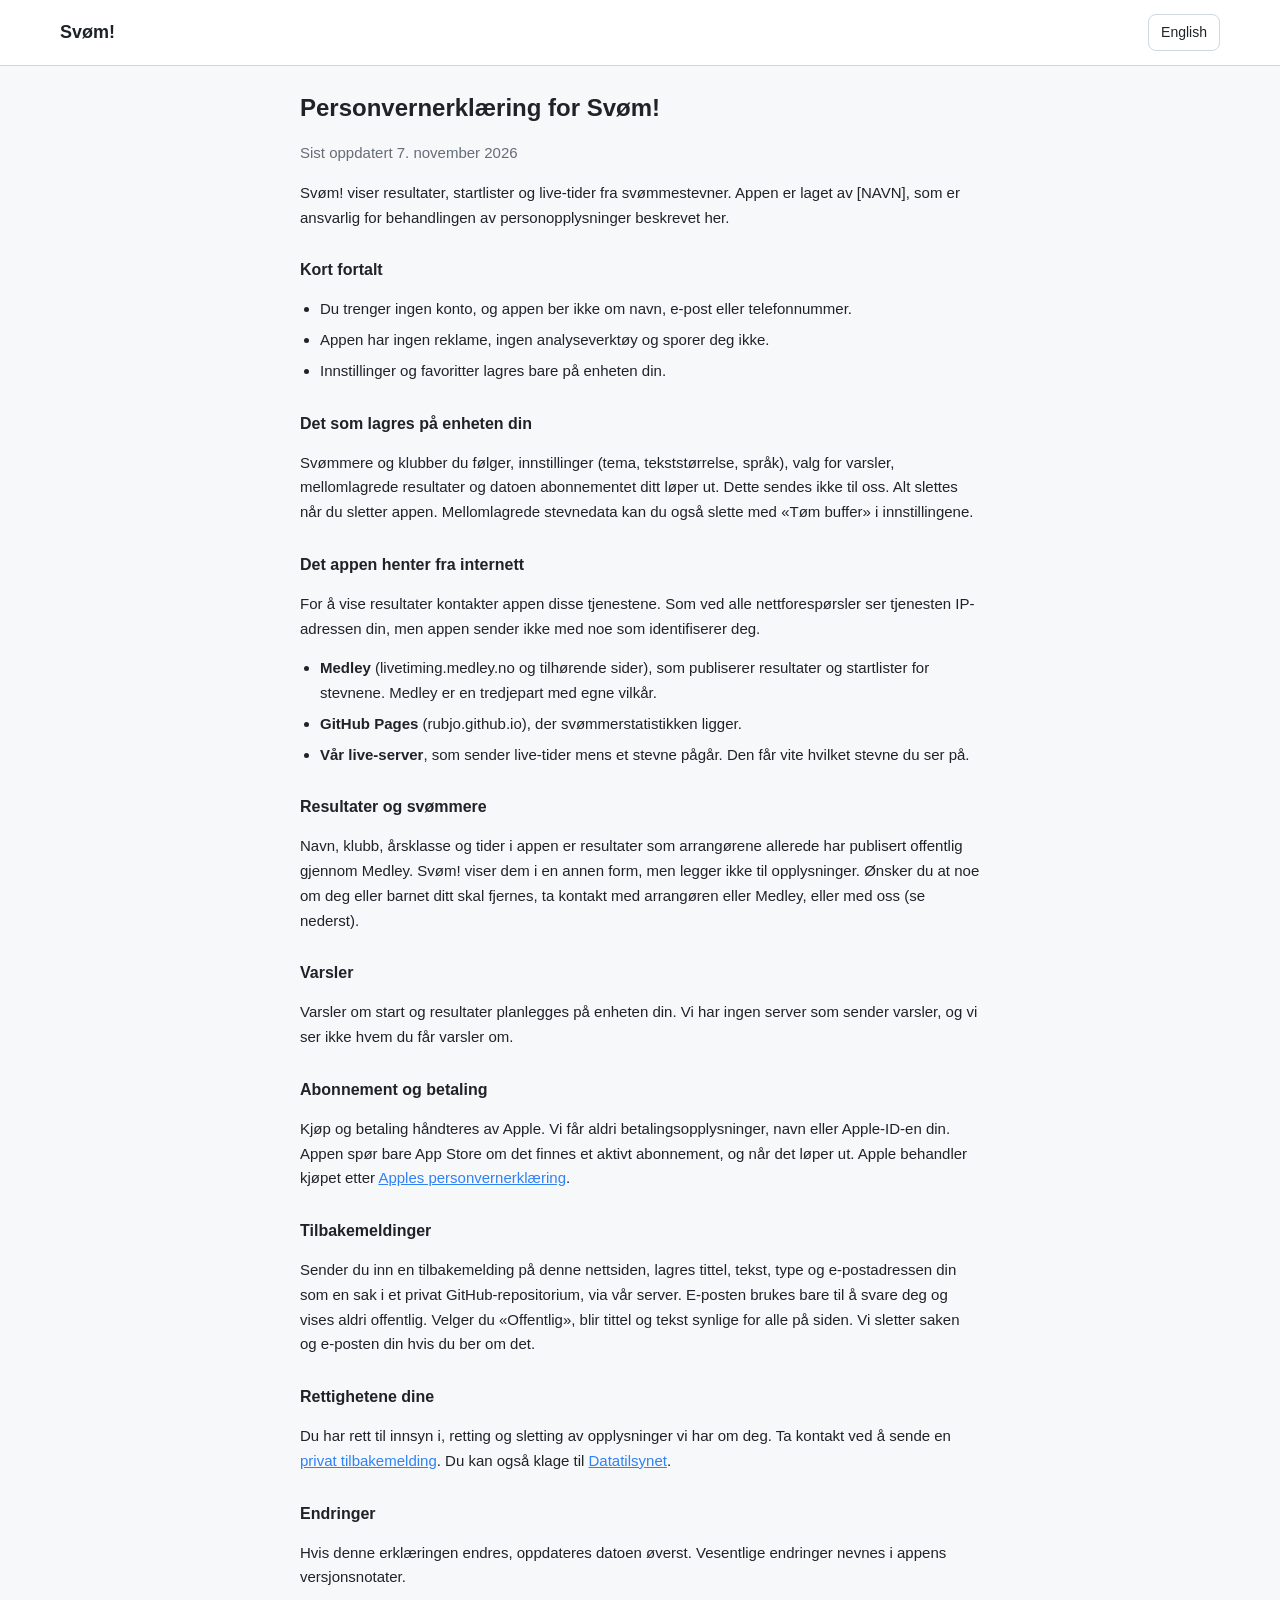
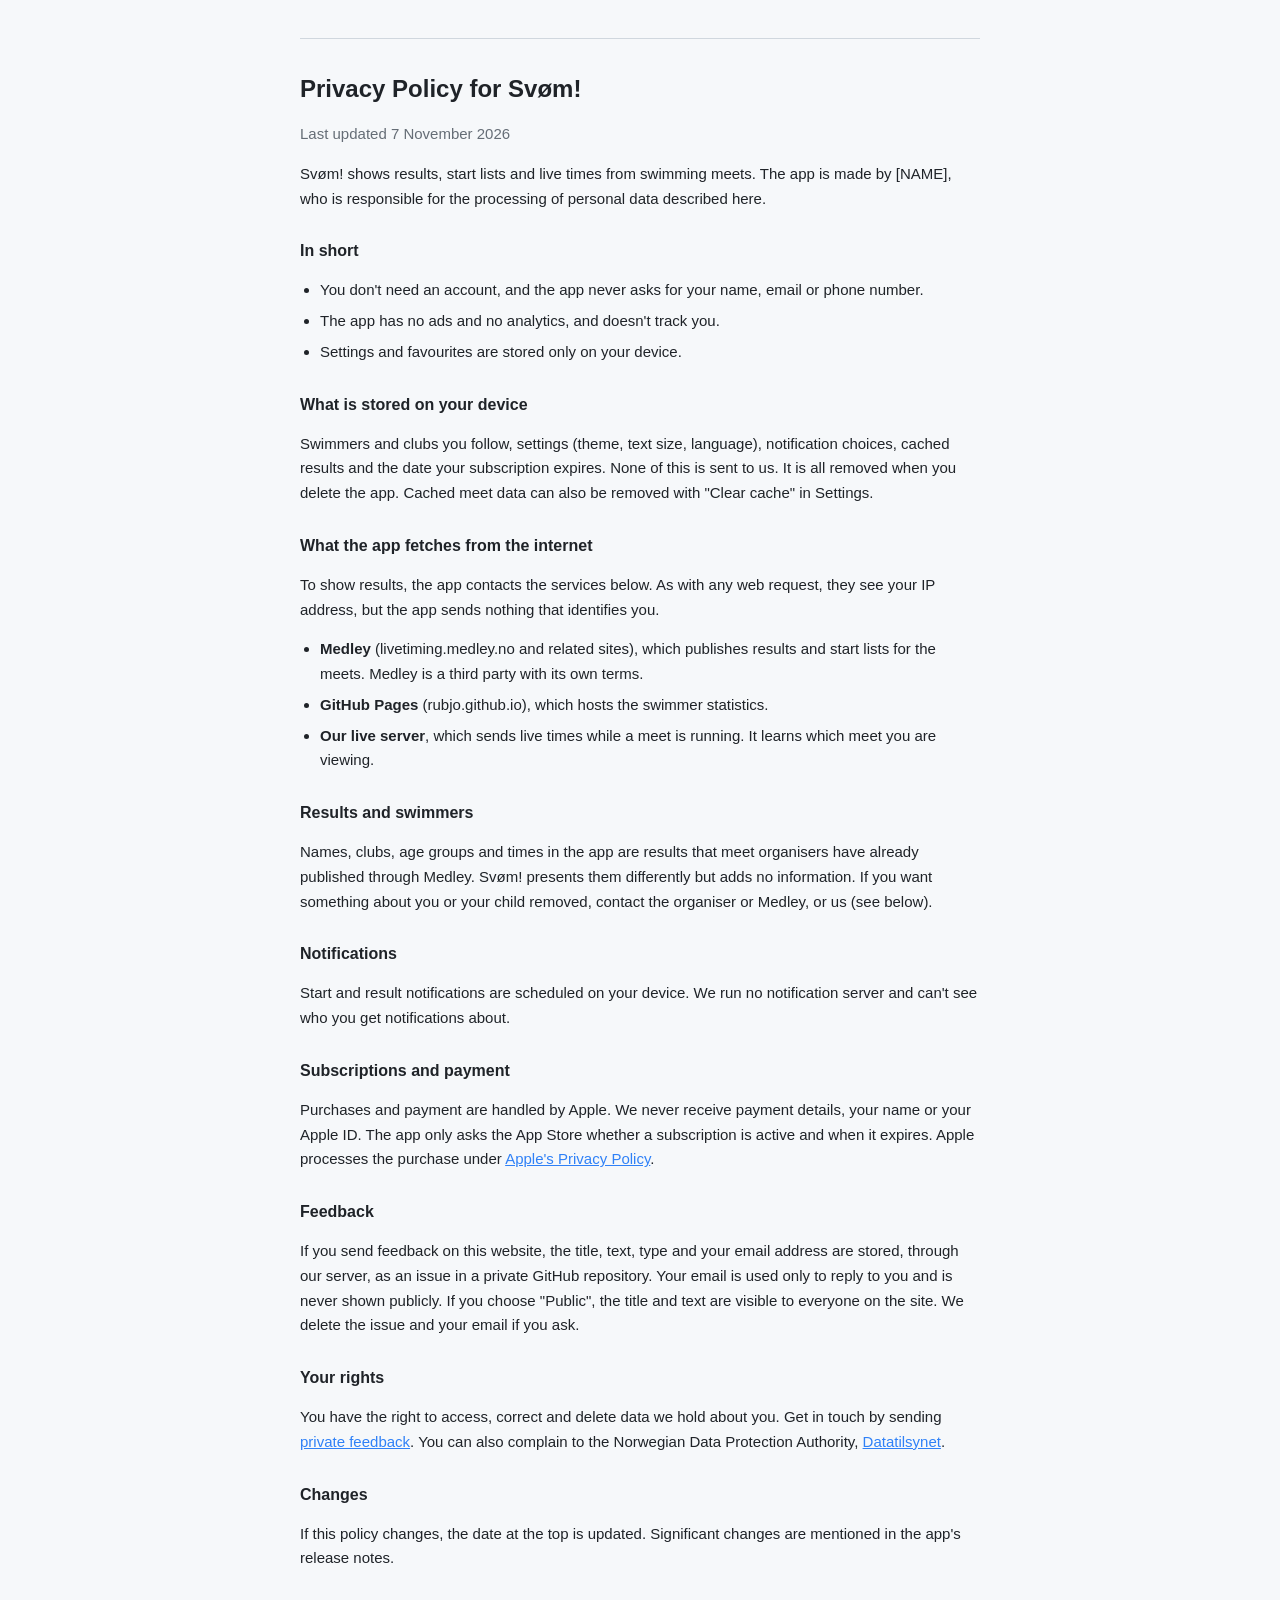
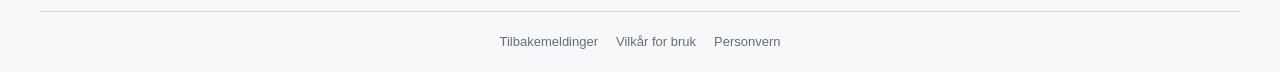
==== frontend/privacy.html @ 78955e3a "Legg til info" ====
<!doctype html>
<html lang="nb">
  <head>
    <meta charset="utf-8" />
    <meta name="viewport" content="width=device-width, initial-scale=1" />
    <title>Personvern – Svøm!</title>
    <link rel="stylesheet" href="styles.css" />
  </head>
  <body>
    <header class="site-header">
      <div class="wrap header-inner">
        <h1><a href="./" class="home-link">Svøm!</a></h1>
        <nav class="auth-nav">
          <a href="#en" class="btn ghost" lang="en">English</a>
        </nav>
      </div>
    </header>

    <!-- TODO before publishing: fill in [NAVN] / [NAME] (the person or company
         responsible for the app, as shown in the App Store). -->
    <main class="wrap legal">
      <article>
        <h2>Personvernerklæring for Svøm!</h2>
        <p class="muted">Sist oppdatert 7. november 2026</p>

        <p>
          Svøm! viser resultater, startlister og live-tider fra svømmestevner. Appen er laget av
          [NAVN], som er ansvarlig for behandlingen av personopplysninger beskrevet her.
        </p>

        <h3>Kort fortalt</h3>
        <ul>
          <li>Du trenger ingen konto, og appen ber ikke om navn, e-post eller telefonnummer.</li>
          <li>Appen har ingen reklame, ingen analyseverktøy og sporer deg ikke.</li>
          <li>Innstillinger og favoritter lagres bare på enheten din.</li>
        </ul>

        <h3>Det som lagres på enheten din</h3>
        <p>
          Svømmere og klubber du følger, innstillinger (tema, tekststørrelse, språk), valg for varsler,
          mellomlagrede resultater og datoen abonnementet ditt løper ut. Dette sendes ikke til oss.
          Alt slettes når du sletter appen. Mellomlagrede stevnedata kan du også slette med
          «Tøm buffer» i innstillingene.
        </p>

        <h3>Det appen henter fra internett</h3>
        <p>
          For å vise resultater kontakter appen disse tjenestene. Som ved alle nettforespørsler ser
          tjenesten IP-adressen din, men appen sender ikke med noe som identifiserer deg.
        </p>
        <ul>
          <li>
            <strong>Medley</strong> (livetiming.medley.no og tilhørende sider), som publiserer
            resultater og startlister for stevnene. Medley er en tredjepart med egne vilkår.
          </li>
          <li>
            <strong>GitHub Pages</strong> (rubjo.github.io), der svømmerstatistikken ligger.
          </li>
          <li>
            <strong>Vår live-server</strong>, som sender live-tider mens et stevne pågår. Den får
            vite hvilket stevne du ser på.
          </li>
        </ul>

        <h3>Resultater og svømmere</h3>
        <p>
          Navn, klubb, årsklasse og tider i appen er resultater som arrangørene allerede har
          publisert offentlig gjennom Medley. Svøm! viser dem i en annen form, men legger ikke til
          opplysninger. Ønsker du at noe om deg eller barnet ditt skal fjernes, ta kontakt med
          arrangøren eller Medley, eller med oss (se nederst).
        </p>

        <h3>Varsler</h3>
        <p>
          Varsler om start og resultater planlegges på enheten din. Vi har ingen server som sender
          varsler, og vi ser ikke hvem du får varsler om.
        </p>

        <h3>Abonnement og betaling</h3>
        <p>
          Kjøp og betaling håndteres av Apple. Vi får aldri betalingsopplysninger, navn eller
          Apple-ID-en din. Appen spør bare App Store om det finnes et aktivt abonnement, og når det
          løper ut. Apple behandler kjøpet etter
          <a href="https://www.apple.com/legal/privacy/no/">Apples personvernerklæring</a>.
        </p>

        <h3>Tilbakemeldinger</h3>
        <p>
          Sender du inn en tilbakemelding på denne nettsiden, lagres tittel, tekst, type og
          e-postadressen din som en sak i et privat GitHub-repositorium, via vår server. E-posten
          brukes bare til å svare deg og vises aldri offentlig. Velger du «Offentlig», blir tittel og
          tekst synlige for alle på siden. Vi sletter saken og e-posten din hvis du ber om det.
        </p>

        <h3>Rettighetene dine</h3>
        <p>
          Du har rett til innsyn i, retting og sletting av opplysninger vi har om deg. Ta kontakt
          ved å sende en <a href="./">privat tilbakemelding</a>. Du kan også klage til
          <a href="https://www.datatilsynet.no/">Datatilsynet</a>.
        </p>

        <h3>Endringer</h3>
        <p>
          Hvis denne erklæringen endres, oppdateres datoen øverst. Vesentlige endringer nevnes i
          appens versjonsnotater.
        </p>
      </article>

      <article id="en" lang="en">
        <h2>Privacy Policy for Svøm!</h2>
        <p class="muted">Last updated 7 November 2026</p>

        <p>
          Svøm! shows results, start lists and live times from swimming meets. The app is made by
          [NAME], who is responsible for the processing of personal data described here.
        </p>

        <h3>In short</h3>
        <ul>
          <li>You don't need an account, and the app never asks for your name, email or phone number.</li>
          <li>The app has no ads and no analytics, and doesn't track you.</li>
          <li>Settings and favourites are stored only on your device.</li>
        </ul>

        <h3>What is stored on your device</h3>
        <p>
          Swimmers and clubs you follow, settings (theme, text size, language), notification choices,
          cached results and the date your subscription expires. None of this is sent to us. It is
          all removed when you delete the app. Cached meet data can also be removed with "Clear
          cache" in Settings.
        </p>

        <h3>What the app fetches from the internet</h3>
        <p>
          To show results, the app contacts the services below. As with any web request, they see
          your IP address, but the app sends nothing that identifies you.
        </p>
        <ul>
          <li>
            <strong>Medley</strong> (livetiming.medley.no and related sites), which publishes results
            and start lists for the meets. Medley is a third party with its own terms.
          </li>
          <li><strong>GitHub Pages</strong> (rubjo.github.io), which hosts the swimmer statistics.</li>
          <li>
            <strong>Our live server</strong>, which sends live times while a meet is running. It
            learns which meet you are viewing.
          </li>
        </ul>

        <h3>Results and swimmers</h3>
        <p>
          Names, clubs, age groups and times in the app are results that meet organisers have already
          published through Medley. Svøm! presents them differently but adds no information. If you
          want something about you or your child removed, contact the organiser or Medley, or us (see
          below).
        </p>

        <h3>Notifications</h3>
        <p>
          Start and result notifications are scheduled on your device. We run no notification server
          and can't see who you get notifications about.
        </p>

        <h3>Subscriptions and payment</h3>
        <p>
          Purchases and payment are handled by Apple. We never receive payment details, your name or
          your Apple ID. The app only asks the App Store whether a subscription is active and when it
          expires. Apple processes the purchase under
          <a href="https://www.apple.com/legal/privacy/">Apple's Privacy Policy</a>.
        </p>

        <h3>Feedback</h3>
        <p>
          If you send feedback on this website, the title, text, type and your email address are
          stored, through our server, as an issue in a private GitHub repository. Your email is used
          only to reply to you and is never shown publicly. If you choose "Public", the title and text
          are visible to everyone on the site. We delete the issue and your email if you ask.
        </p>

        <h3>Your rights</h3>
        <p>
          You have the right to access, correct and delete data we hold about you. Get in touch by
          sending <a href="./">private feedback</a>. You can also complain to the Norwegian Data
          Protection Authority, <a href="https://www.datatilsynet.no/en/">Datatilsynet</a>.
        </p>

        <h3>Changes</h3>
        <p>
          If this policy changes, the date at the top is updated. Significant changes are mentioned
          in the app's release notes.
        </p>
      </article>
    </main>

    <footer class="wrap site-footer">
      <a href="./">Tilbakemeldinger</a>
      <a href="terms.html">Vilkår for bruk</a>
      <a href="privacy.html">Personvern</a>
    </footer>
  </body>
</html>
---- frontend/styles.css ----
:root {
  --bg: #0d1117;
  --panel: #161b22;
  --panel-2: #1c2230;
  --border: #30363d;
  --text: #e6edf3;
  --muted: #8b949e;
  --accent: #2f81f7;
  --accent-ink: #fff;
  --radius: 10px;
}

@media (prefers-color-scheme: light) {
  :root {
    --bg: #f6f8fa;
    --panel: #fff;
    --panel-2: #f0f3f6;
    --border: #d0d7de;
    --text: #1f2328;
    --muted: #656d76;
  }
}

* { box-sizing: border-box; }
body {
  margin: 0;
  font: 15px/1.5 -apple-system, BlinkMacSystemFont, "Segoe UI", Roboto, sans-serif;
  background: var(--bg);
  color: var(--text);
}
.wrap { max-width: 1200px; margin: 0 auto; padding: 0 20px; }

.site-header {
  border-bottom: 1px solid var(--border);
  background: var(--panel);
  position: sticky;
  top: 0;
  z-index: 10;
}
.header-inner {
  display: flex; align-items: center; justify-content: space-between;
  padding: 14px 20px;
}
.site-header h1 { font-size: 18px; margin: 0; }
.auth-nav { display: flex; align-items: center; gap: 8px; }

.btn {
  border: 1px solid var(--border);
  background: var(--panel-2);
  color: var(--text);
  padding: 7px 12px;
  border-radius: 8px;
  cursor: pointer;
  font-size: 14px;
}
.btn:hover { border-color: var(--muted); }
.btn.primary { background: var(--accent); border-color: var(--accent); color: var(--accent-ink); }
.btn.ghost { background: transparent; }

.toolbar {
  display: flex; flex-wrap: wrap; gap: 12px; align-items: center;
  margin: 20px 0;
}
.search {
  flex: 1 1 240px;
  padding: 9px 12px;
  border-radius: 8px;
  border: 1px solid var(--border);
  background: var(--panel);
  color: var(--text);
}
.chips { display: flex; flex-wrap: wrap; gap: 6px; }
.chip {
  border: 1px solid var(--border);
  background: var(--panel);
  color: var(--text);
  border-radius: 999px;
  padding: 4px 10px;
  font-size: 12px;
  cursor: pointer;
}
.chip::before {
  content: ""; display: inline-block; width: 8px; height: 8px;
  border-radius: 50%; background: var(--chip, #888); margin-right: 6px;
  vertical-align: middle;
}
.chip.active { border-color: var(--accent); background: var(--panel-2); }
.closed-toggle { color: var(--muted); font-size: 13px; display: flex; gap: 6px; align-items: center; }

.board {
  display: grid;
  grid-template-columns: repeat(4, 1fr);
  gap: 16px;
  align-items: start;
}
@media (max-width: 900px) { .board { grid-template-columns: 1fr 1fr; } }
@media (max-width: 560px) { .board { grid-template-columns: 1fr; } }

.column {
  background: var(--panel);
  border: 1px solid var(--border);
  border-radius: var(--radius);
  padding: 12px;
}
.column h2 {
  font-size: 13px; text-transform: uppercase; letter-spacing: .04em;
  color: var(--muted); margin: 4px 4px 12px;
}
.cards { display: flex; flex-direction: column; gap: 10px; min-height: 20px; }

.card {
  display: flex; gap: 10px;
  background: var(--panel-2);
  border: 1px solid var(--border);
  border-radius: 8px;
  padding: 10px;
  text-decoration: none;
  color: inherit;
}
.card:hover { border-color: var(--accent); }
.card-main h3 { font-size: 14px; margin: 0 0 6px; }
.tags { display: flex; flex-wrap: wrap; gap: 4px; margin-bottom: 6px; }
.tag {
  font-size: 11px; padding: 1px 7px; border-radius: 999px;
  border: 1px solid var(--chip, #888);
  color: var(--text);
}
.card-meta { font-size: 12px; color: var(--muted); }

.load-state { text-align: center; color: var(--muted); margin: 40px 0; }

/* Dialogs */
.dialog {
  border: 1px solid var(--border);
  border-radius: 12px;
  background: var(--panel);
  color: var(--text);
  padding: 22px;
  width: min(460px, 92vw);
}
.dialog::backdrop { background: rgba(0,0,0,.5); }
.dialog h2 { margin: 0 0 14px; font-size: 18px; }
.dialog label { display: block; margin-bottom: 12px; font-size: 13px; color: var(--muted); }
.dialog input, .dialog textarea, .dialog select {
  width: 100%; margin-top: 5px;
  padding: 9px 10px;
  border-radius: 8px; border: 1px solid var(--border);
  background: var(--bg); color: var(--text);
  font: inherit;
}
.dialog small { color: var(--muted); }
.dialog-actions { display: flex; justify-content: flex-end; gap: 8px; margin-top: 8px; }

/* Post-submit confirmation */
.confirmation { text-align: center; padding: 8px 4px; }
.confirmation h2 { margin: 10px 0 8px; }
.confirmation p { color: var(--muted); line-height: 1.6; margin: 0 0 20px; }
.confirmation p strong { color: var(--text); }
.confirmation .dialog-actions { justify-content: center; }
.confirmation-check {
  width: 48px; height: 48px; margin: 0 auto; border-radius: 50%;
  display: flex; align-items: center; justify-content: center;
  font-size: 26px; color: #fff; background: var(--accent);
}
.form-msg { color: var(--muted); font-size: 13px; margin: 10px 0 0; min-height: 18px; }
.badge {
  font-size: 11px; padding: 2px 8px; border-radius: 999px;
  border: 1px solid var(--border); color: var(--text); text-transform: capitalize;
}
.badge-triage { background: rgba(251,202,4,.15); }
.badge-planned { background: rgba(14,138,22,.18); }
.badge-in-progress { background: rgba(29,118,219,.18); }
.badge-done { background: rgba(111,66,193,.18); }

/* Visibility chooser in the submit form */
.visibility { border: 1px solid var(--border); border-radius: 8px; padding: 10px 12px; margin-bottom: 12px; }
.visibility legend { color: var(--muted); font-size: 13px; padding: 0 6px; }
.visibility .radio { display: flex; gap: 8px; align-items: flex-start; color: var(--text); margin-bottom: 8px; font-size: 13px; }
.visibility .radio:last-child { margin-bottom: 0; }
.visibility .radio input { width: auto; margin-top: 3px; }

/* Card is a <button> now — reset native button styling, keep card look */
.card {
  width: 100%;
  text-align: left;
  font: inherit;
  cursor: pointer;
  appearance: none;
}
.card:focus-visible { outline: 2px solid var(--accent); outline-offset: 2px; }

/* Wide dialog for the detail view */
.dialog-wide { width: min(680px, 94vw); max-height: 85vh; overflow-y: auto; }
.detail-head { display: flex; align-items: center; justify-content: space-between; margin-bottom: 8px; }
.detail-title { margin: 4px 0 10px; font-size: 20px; }
.detail-desc { margin: 12px 0 20px; line-height: 1.6; }
.detail-sub {
  font-size: 13px; text-transform: uppercase; letter-spacing: .04em;
  color: var(--muted); margin: 0 0 12px; border-top: 1px solid var(--border); padding-top: 16px;
}
.muted { color: var(--muted); }

/* Comments / updates */
.comments { display: flex; flex-direction: column; gap: 14px; }
.comment { border: 1px solid var(--border); border-radius: 8px; padding: 10px 12px; background: var(--panel-2); }
.comment-head { display: flex; align-items: center; gap: 8px; margin-bottom: 6px; font-size: 13px; }
.comment-head .avatar { width: 20px; height: 20px; border-radius: 50%; }
.comment-date { color: var(--muted); font-size: 12px; }
.comment-body { line-height: 1.55; }

/* Footer links (all pages) */
.site-footer {
  display: flex; flex-wrap: wrap; gap: 18px; justify-content: center;
  margin-top: 40px; padding: 20px; border-top: 1px solid var(--border);
  font-size: 13px;
}
.site-footer a { color: var(--muted); text-decoration: none; }
.site-footer a:hover { color: var(--text); }

/* Terms / privacy pages */
.home-link { color: inherit; text-decoration: none; }
a.btn { text-decoration: none; display: inline-block; }
.legal { max-width: 720px; padding-top: 24px; }
.legal article + article { margin-top: 48px; padding-top: 32px; border-top: 1px solid var(--border); }
.legal h2 { font-size: 24px; margin: 0 0 4px; }
.legal h3 { font-size: 16px; margin: 28px 0 8px; }
.legal p, .legal li { line-height: 1.65; }
.legal ul { padding-left: 20px; }
.legal li { margin-bottom: 6px; }
.legal a { color: var(--accent); }
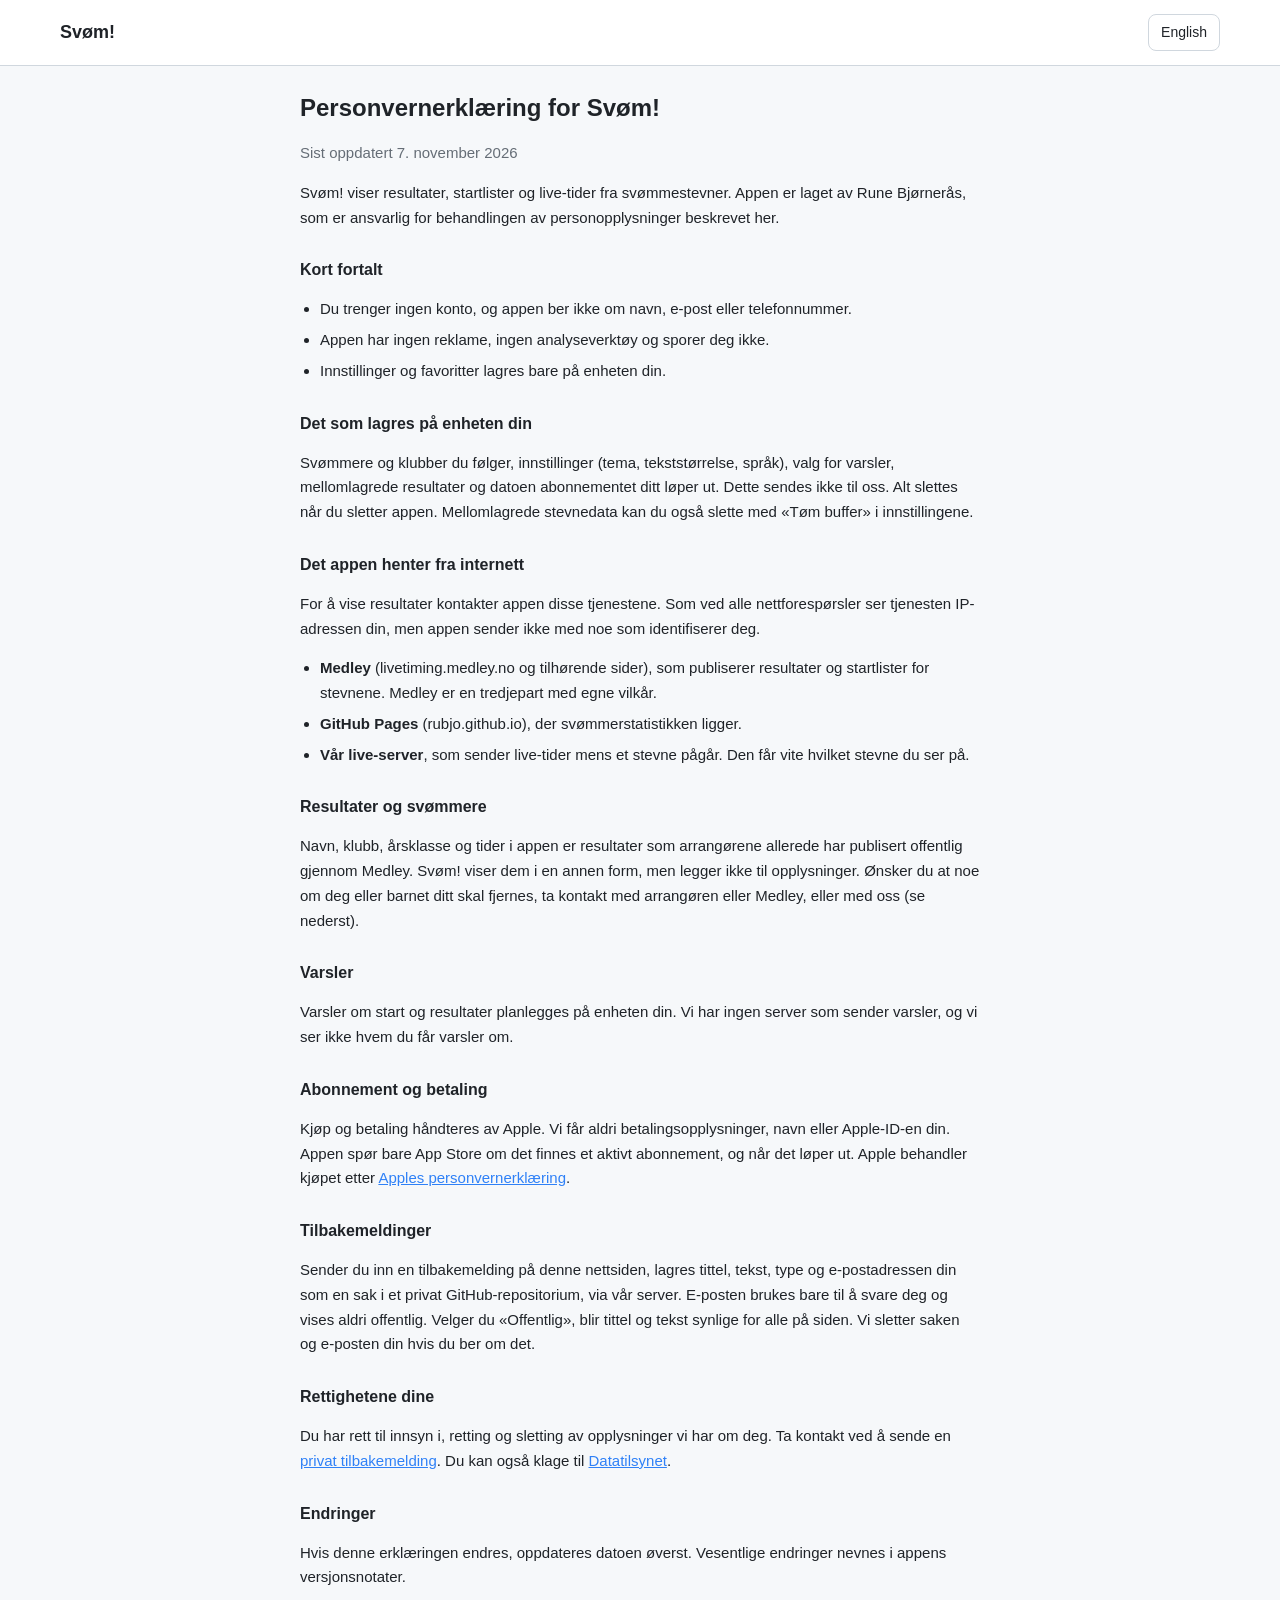
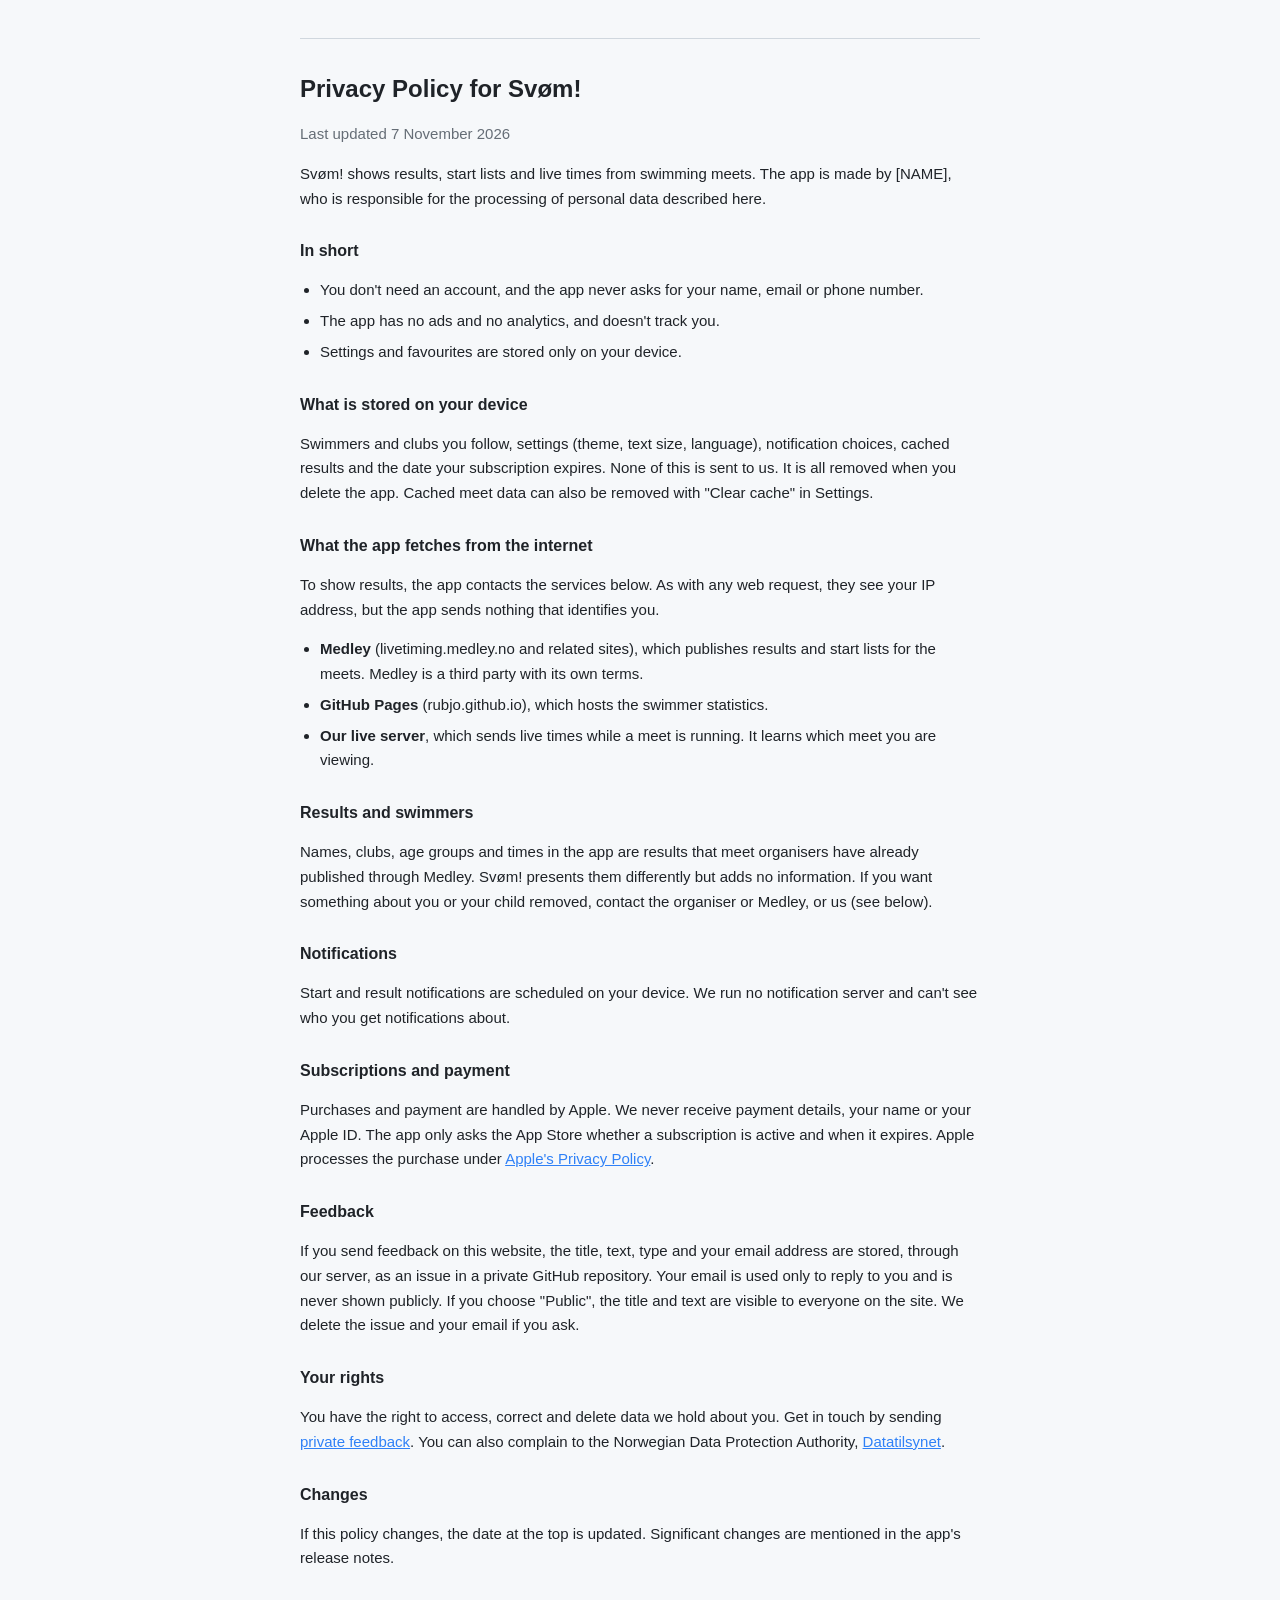
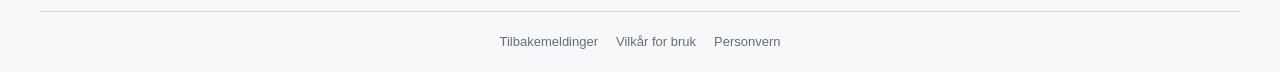
==== commit eacf8a4c: "Oppdater html-dokumenter" ====
--- a/frontend/privacy.html
+++ b/frontend/privacy.html
@@ -16,93 +16,108 @@
       </div>
     </header>
 
-    <!-- TODO before publishing: fill in [NAVN] / [NAME] (the person or company
-         responsible for the app, as shown in the App Store). -->
     <main class="wrap legal">
       <article>
         <h2>Personvernerklæring for Svøm!</h2>
         <p class="muted">Sist oppdatert 7. november 2026</p>
 
         <p>
-          Svøm! viser resultater, startlister og live-tider fra svømmestevner. Appen er laget av
-          [NAVN], som er ansvarlig for behandlingen av personopplysninger beskrevet her.
+          Svøm! viser resultater, startlister og live-tider fra svømmestevner.
+          Appen er laget av Rune Bjørnerås, som er ansvarlig for behandlingen av
+          personopplysninger beskrevet her.
         </p>
 
         <h3>Kort fortalt</h3>
         <ul>
-          <li>Du trenger ingen konto, og appen ber ikke om navn, e-post eller telefonnummer.</li>
-          <li>Appen har ingen reklame, ingen analyseverktøy og sporer deg ikke.</li>
+          <li>
+            Du trenger ingen konto, og appen ber ikke om navn, e-post eller
+            telefonnummer.
+          </li>
+          <li>
+            Appen har ingen reklame, ingen analyseverktøy og sporer deg ikke.
+          </li>
           <li>Innstillinger og favoritter lagres bare på enheten din.</li>
         </ul>
 
         <h3>Det som lagres på enheten din</h3>
         <p>
-          Svømmere og klubber du følger, innstillinger (tema, tekststørrelse, språk), valg for varsler,
-          mellomlagrede resultater og datoen abonnementet ditt løper ut. Dette sendes ikke til oss.
-          Alt slettes når du sletter appen. Mellomlagrede stevnedata kan du også slette med
-          «Tøm buffer» i innstillingene.
+          Svømmere og klubber du følger, innstillinger (tema, tekststørrelse,
+          språk), valg for varsler, mellomlagrede resultater og datoen
+          abonnementet ditt løper ut. Dette sendes ikke til oss. Alt slettes når
+          du sletter appen. Mellomlagrede stevnedata kan du også slette med «Tøm
+          buffer» i innstillingene.
         </p>
 
         <h3>Det appen henter fra internett</h3>
         <p>
-          For å vise resultater kontakter appen disse tjenestene. Som ved alle nettforespørsler ser
-          tjenesten IP-adressen din, men appen sender ikke med noe som identifiserer deg.
-        </p>
-        <ul>
-          <li>
-            <strong>Medley</strong> (livetiming.medley.no og tilhørende sider), som publiserer
-            resultater og startlister for stevnene. Medley er en tredjepart med egne vilkår.
-          </li>
-          <li>
-            <strong>GitHub Pages</strong> (rubjo.github.io), der svømmerstatistikken ligger.
-          </li>
-          <li>
-            <strong>Vår live-server</strong>, som sender live-tider mens et stevne pågår. Den får
-            vite hvilket stevne du ser på.
+          For å vise resultater kontakter appen disse tjenestene. Som ved alle
+          nettforespørsler ser tjenesten IP-adressen din, men appen sender ikke
+          med noe som identifiserer deg.
+        </p>
+        <ul>
+          <li>
+            <strong>Medley</strong> (livetiming.medley.no og tilhørende sider),
+            som publiserer resultater og startlister for stevnene. Medley er en
+            tredjepart med egne vilkår.
+          </li>
+          <li>
+            <strong>GitHub Pages</strong> (rubjo.github.io), der
+            svømmerstatistikken ligger.
+          </li>
+          <li>
+            <strong>Vår live-server</strong>, som sender live-tider mens et
+            stevne pågår. Den får vite hvilket stevne du ser på.
           </li>
         </ul>
 
         <h3>Resultater og svømmere</h3>
         <p>
-          Navn, klubb, årsklasse og tider i appen er resultater som arrangørene allerede har
-          publisert offentlig gjennom Medley. Svøm! viser dem i en annen form, men legger ikke til
-          opplysninger. Ønsker du at noe om deg eller barnet ditt skal fjernes, ta kontakt med
-          arrangøren eller Medley, eller med oss (se nederst).
+          Navn, klubb, årsklasse og tider i appen er resultater som arrangørene
+          allerede har publisert offentlig gjennom Medley. Svøm! viser dem i en
+          annen form, men legger ikke til opplysninger. Ønsker du at noe om deg
+          eller barnet ditt skal fjernes, ta kontakt med arrangøren eller
+          Medley, eller med oss (se nederst).
         </p>
 
         <h3>Varsler</h3>
         <p>
-          Varsler om start og resultater planlegges på enheten din. Vi har ingen server som sender
-          varsler, og vi ser ikke hvem du får varsler om.
+          Varsler om start og resultater planlegges på enheten din. Vi har ingen
+          server som sender varsler, og vi ser ikke hvem du får varsler om.
         </p>
 
         <h3>Abonnement og betaling</h3>
         <p>
-          Kjøp og betaling håndteres av Apple. Vi får aldri betalingsopplysninger, navn eller
-          Apple-ID-en din. Appen spør bare App Store om det finnes et aktivt abonnement, og når det
-          løper ut. Apple behandler kjøpet etter
-          <a href="https://www.apple.com/legal/privacy/no/">Apples personvernerklæring</a>.
+          Kjøp og betaling håndteres av Apple. Vi får aldri
+          betalingsopplysninger, navn eller Apple-ID-en din. Appen spør bare App
+          Store om det finnes et aktivt abonnement, og når det løper ut. Apple
+          behandler kjøpet etter
+          <a href="https://www.apple.com/legal/privacy/no/"
+            >Apples personvernerklæring</a
+          >.
         </p>
 
         <h3>Tilbakemeldinger</h3>
         <p>
-          Sender du inn en tilbakemelding på denne nettsiden, lagres tittel, tekst, type og
-          e-postadressen din som en sak i et privat GitHub-repositorium, via vår server. E-posten
-          brukes bare til å svare deg og vises aldri offentlig. Velger du «Offentlig», blir tittel og
-          tekst synlige for alle på siden. Vi sletter saken og e-posten din hvis du ber om det.
+          Sender du inn en tilbakemelding på denne nettsiden, lagres tittel,
+          tekst, type og e-postadressen din som en sak i et privat
+          GitHub-repositorium, via vår server. E-posten brukes bare til å svare
+          deg og vises aldri offentlig. Velger du «Offentlig», blir tittel og
+          tekst synlige for alle på siden. Vi sletter saken og e-posten din hvis
+          du ber om det.
         </p>
 
         <h3>Rettighetene dine</h3>
         <p>
-          Du har rett til innsyn i, retting og sletting av opplysninger vi har om deg. Ta kontakt
-          ved å sende en <a href="./">privat tilbakemelding</a>. Du kan også klage til
+          Du har rett til innsyn i, retting og sletting av opplysninger vi har
+          om deg. Ta kontakt ved å sende en
+          <a href="./">privat tilbakemelding</a>. Du kan også klage til
           <a href="https://www.datatilsynet.no/">Datatilsynet</a>.
         </p>
 
         <h3>Endringer</h3>
         <p>
-          Hvis denne erklæringen endres, oppdateres datoen øverst. Vesentlige endringer nevnes i
-          appens versjonsnotater.
+          Hvis denne erklæringen endres, oppdateres datoen øverst. Vesentlige
+          endringer nevnes i appens versjonsnotater.
         </p>
       </article>
 
@@ -111,83 +126,100 @@
         <p class="muted">Last updated 7 November 2026</p>
 
         <p>
-          Svøm! shows results, start lists and live times from swimming meets. The app is made by
-          [NAME], who is responsible for the processing of personal data described here.
+          Svøm! shows results, start lists and live times from swimming meets.
+          The app is made by [NAME], who is responsible for the processing of
+          personal data described here.
         </p>
 
         <h3>In short</h3>
         <ul>
-          <li>You don't need an account, and the app never asks for your name, email or phone number.</li>
+          <li>
+            You don't need an account, and the app never asks for your name,
+            email or phone number.
+          </li>
           <li>The app has no ads and no analytics, and doesn't track you.</li>
           <li>Settings and favourites are stored only on your device.</li>
         </ul>
 
         <h3>What is stored on your device</h3>
         <p>
-          Swimmers and clubs you follow, settings (theme, text size, language), notification choices,
-          cached results and the date your subscription expires. None of this is sent to us. It is
-          all removed when you delete the app. Cached meet data can also be removed with "Clear
-          cache" in Settings.
+          Swimmers and clubs you follow, settings (theme, text size, language),
+          notification choices, cached results and the date your subscription
+          expires. None of this is sent to us. It is all removed when you delete
+          the app. Cached meet data can also be removed with "Clear cache" in
+          Settings.
         </p>
 
         <h3>What the app fetches from the internet</h3>
         <p>
-          To show results, the app contacts the services below. As with any web request, they see
-          your IP address, but the app sends nothing that identifies you.
-        </p>
-        <ul>
-          <li>
-            <strong>Medley</strong> (livetiming.medley.no and related sites), which publishes results
-            and start lists for the meets. Medley is a third party with its own terms.
-          </li>
-          <li><strong>GitHub Pages</strong> (rubjo.github.io), which hosts the swimmer statistics.</li>
-          <li>
-            <strong>Our live server</strong>, which sends live times while a meet is running. It
-            learns which meet you are viewing.
+          To show results, the app contacts the services below. As with any web
+          request, they see your IP address, but the app sends nothing that
+          identifies you.
+        </p>
+        <ul>
+          <li>
+            <strong>Medley</strong> (livetiming.medley.no and related sites),
+            which publishes results and start lists for the meets. Medley is a
+            third party with its own terms.
+          </li>
+          <li>
+            <strong>GitHub Pages</strong> (rubjo.github.io), which hosts the
+            swimmer statistics.
+          </li>
+          <li>
+            <strong>Our live server</strong>, which sends live times while a
+            meet is running. It learns which meet you are viewing.
           </li>
         </ul>
 
         <h3>Results and swimmers</h3>
         <p>
-          Names, clubs, age groups and times in the app are results that meet organisers have already
-          published through Medley. Svøm! presents them differently but adds no information. If you
-          want something about you or your child removed, contact the organiser or Medley, or us (see
+          Names, clubs, age groups and times in the app are results that meet
+          organisers have already published through Medley. Svøm! presents them
+          differently but adds no information. If you want something about you
+          or your child removed, contact the organiser or Medley, or us (see
           below).
         </p>
 
         <h3>Notifications</h3>
         <p>
-          Start and result notifications are scheduled on your device. We run no notification server
-          and can't see who you get notifications about.
+          Start and result notifications are scheduled on your device. We run no
+          notification server and can't see who you get notifications about.
         </p>
 
         <h3>Subscriptions and payment</h3>
         <p>
-          Purchases and payment are handled by Apple. We never receive payment details, your name or
-          your Apple ID. The app only asks the App Store whether a subscription is active and when it
-          expires. Apple processes the purchase under
-          <a href="https://www.apple.com/legal/privacy/">Apple's Privacy Policy</a>.
+          Purchases and payment are handled by Apple. We never receive payment
+          details, your name or your Apple ID. The app only asks the App Store
+          whether a subscription is active and when it expires. Apple processes
+          the purchase under
+          <a href="https://www.apple.com/legal/privacy/"
+            >Apple's Privacy Policy</a
+          >.
         </p>
 
         <h3>Feedback</h3>
         <p>
-          If you send feedback on this website, the title, text, type and your email address are
-          stored, through our server, as an issue in a private GitHub repository. Your email is used
-          only to reply to you and is never shown publicly. If you choose "Public", the title and text
-          are visible to everyone on the site. We delete the issue and your email if you ask.
+          If you send feedback on this website, the title, text, type and your
+          email address are stored, through our server, as an issue in a private
+          GitHub repository. Your email is used only to reply to you and is
+          never shown publicly. If you choose "Public", the title and text are
+          visible to everyone on the site. We delete the issue and your email if
+          you ask.
         </p>
 
         <h3>Your rights</h3>
         <p>
-          You have the right to access, correct and delete data we hold about you. Get in touch by
-          sending <a href="./">private feedback</a>. You can also complain to the Norwegian Data
-          Protection Authority, <a href="https://www.datatilsynet.no/en/">Datatilsynet</a>.
+          You have the right to access, correct and delete data we hold about
+          you. Get in touch by sending <a href="./">private feedback</a>. You
+          can also complain to the Norwegian Data Protection Authority,
+          <a href="https://www.datatilsynet.no/en/">Datatilsynet</a>.
         </p>
 
         <h3>Changes</h3>
         <p>
-          If this policy changes, the date at the top is updated. Significant changes are mentioned
-          in the app's release notes.
+          If this policy changes, the date at the top is updated. Significant
+          changes are mentioned in the app's release notes.
         </p>
       </article>
     </main>
